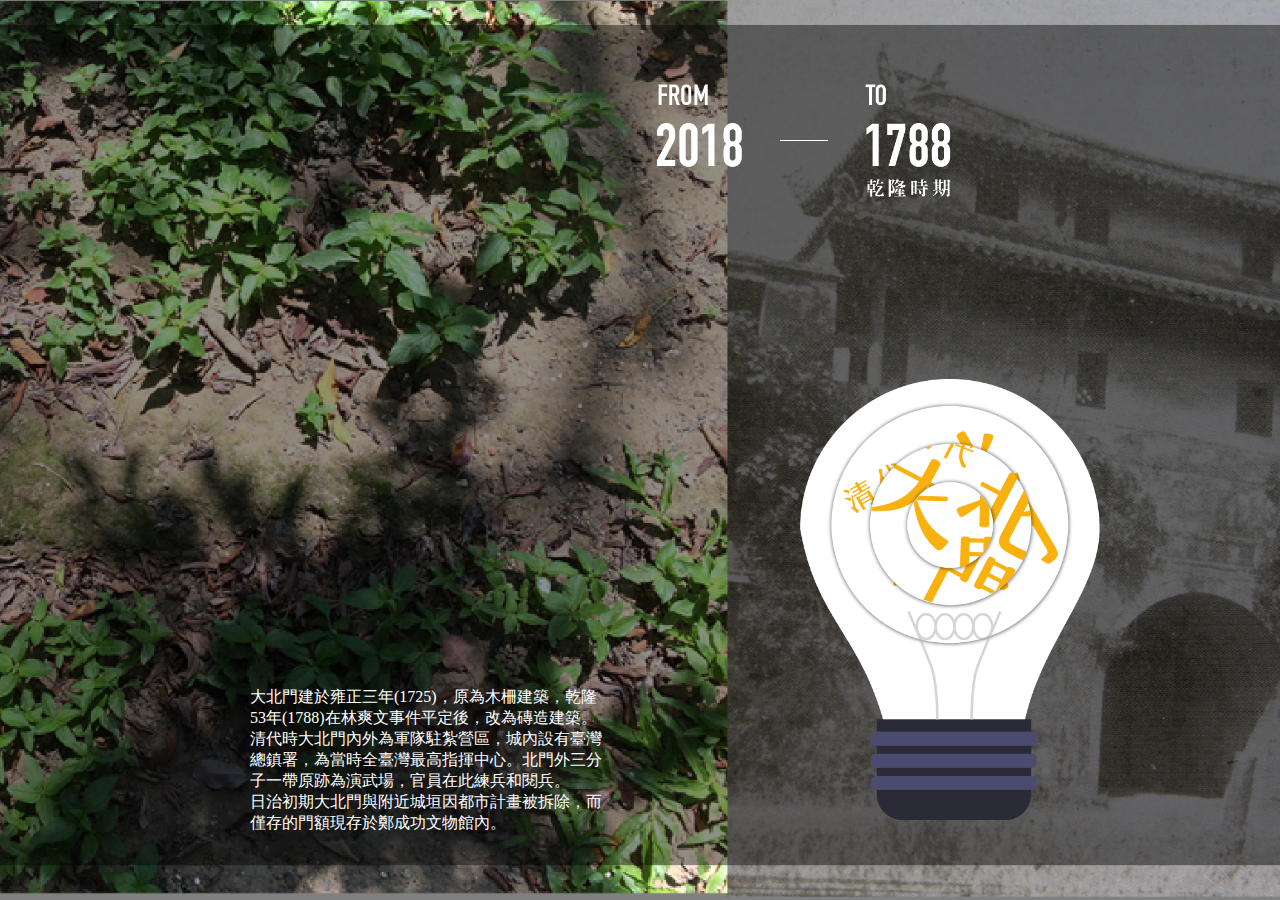
==== hw2/index.html @ c8856ac2 "first" ====
<!DOCTYPE html>
<html>
    <head>
        <meta name="viewport"  content = "width = device-width,initial-scale=1">
        <link href="hw2.css" rel="stylesheet">
        <script src = "https://ajax.googleapis.com/ajax/libs/jquery/3.3.1/jquery.min.js"></script>
    </head>
    <body>
            <div id="interview">
                <p style="color:#fff">
                    大北門建於雍正三年(1725)，原為木柵建築，乾隆<br>
                    53年(1788)在林爽文事件平定後，改為磚造建築。<br>
                    清代時大北門內外為軍隊駐紮營區，城內設有臺灣<br>
                    總鎮署，為當時全臺灣最高指揮中心。北門外三分<br>
                    子一帶原跡為演武場，官員在此練兵和閱兵。<br>
                    日治初期大北門與附近城垣因都市計畫被拆除，而<br>
                    僅存的門額現存於鄭成功文物館內。
                </p>
            </div>

            <img src="year .png" id="time"/>
            <img src="lamp 5.png" id="ground"/>
            <img src="round 1.png" class="burn" id="large"/>
            <img src="round 2.png" class="burn" id="mid"/>
            <img src="round 3.png" class="burn" id="small"/>
            <img src="www.png" id="www"/>

            <script src="hw2.js"></script>
    </body>
</html>
---- hw2/hw2.css ----
body {
    margin: 0px;
    padding: 0px;
    background-color: gray;
    background-image: url(bg.png);
    background-repeat: no-repeat;
    background-attachment: fixed;
    background-position: center;
    background-size:cover; 
}

#interview {
    position: absolute;
    left: 250px;
    bottom: 50px;
}

#time {
    position: absolute;
    width: 300px;
    height: auto;
    top: 80px;
    left: 655px;
}

#ground {
    position: absolute;
    width: 300px;
    height: auto;
    bottom: 80px;
    right: 180px;
}

#large {
    position: absolute;
    width: 250px;
    height: auto;
    bottom: 250px;
    right: 205px;
}

#mid {
    position: absolute;
    width: 175px;
    height: auto;
    bottom: 288px;
    right: 242px;
}

#small {
    position: absolute;
    width: 100px;
    height: auto;
    bottom: 325px;
    right: 280px;
}

#www {
    position: absolute;
    width: 95px;
    height: auto;
    bottom: 180px;
    right: 278px;
}
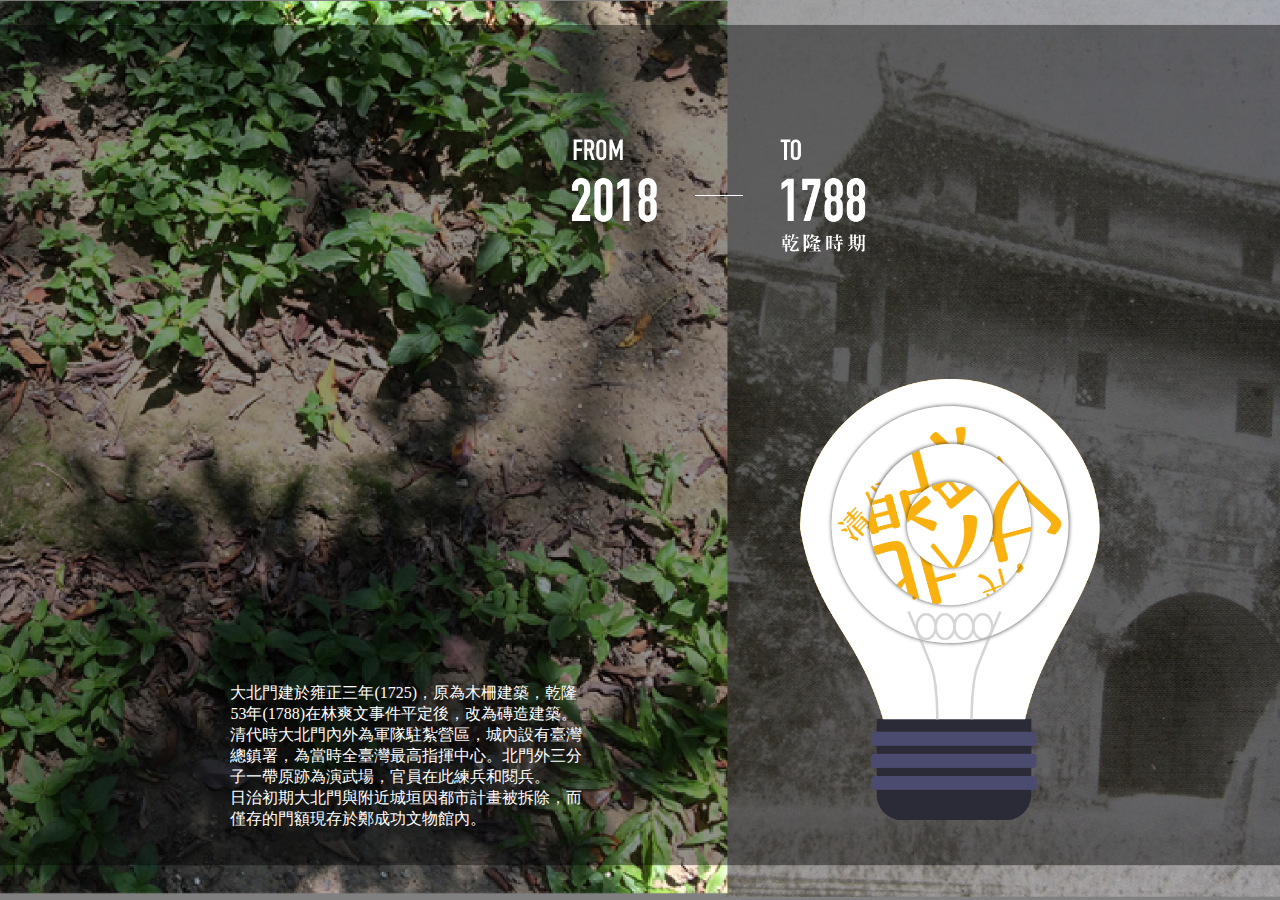
==== commit 8df0c3b7: "lighting" ====
--- a/hw2/index.html
+++ b/hw2/index.html
@@ -2,6 +2,7 @@
 <html>
     <head>
         <meta name="viewport"  content = "width = device-width,initial-scale=1">
+        <title>清代大北門</title>
         <link href="hw2.css" rel="stylesheet">
         <script src = "https://ajax.googleapis.com/ajax/libs/jquery/3.3.1/jquery.min.js"></script>
     </head>
@@ -19,11 +20,12 @@
             </div>
 
             <img src="year .png" id="time"/>
-            <img src="lamp 5.png" id="ground"/>
+            <img src="lighting.png"  id="light"/>
+            <img src="lamp 5.png"  class = "back" id="ground"/>
             <img src="round 1.png" class="burn" id="large"/>
             <img src="round 2.png" class="burn" id="mid"/>
             <img src="round 3.png" class="burn" id="small"/>
-            <img src="www.png" id="www"/>
+            <img src="www.png"  class = "back" id="www"/>
 
             <script src="hw2.js"></script>
     </body>
--- a/hw2/hw2.css
+++ b/hw2/hw2.css
@@ -11,16 +11,24 @@
 
 #interview {
     position: absolute;
-    left: 250px;
-    bottom: 50px;
+    left: 18%;
+    bottom: 6%;
 }
 
 #time {
     position: absolute;
     width: 300px;
     height: auto;
-    top: 80px;
-    left: 655px;
+    top: 15%;
+    left: 44.5%;
+}
+
+#light {
+    position: absolute;
+    width: 300px;
+    height: auto;
+    bottom: 80px;
+    right: 180px;
 }
 
 #ground {
